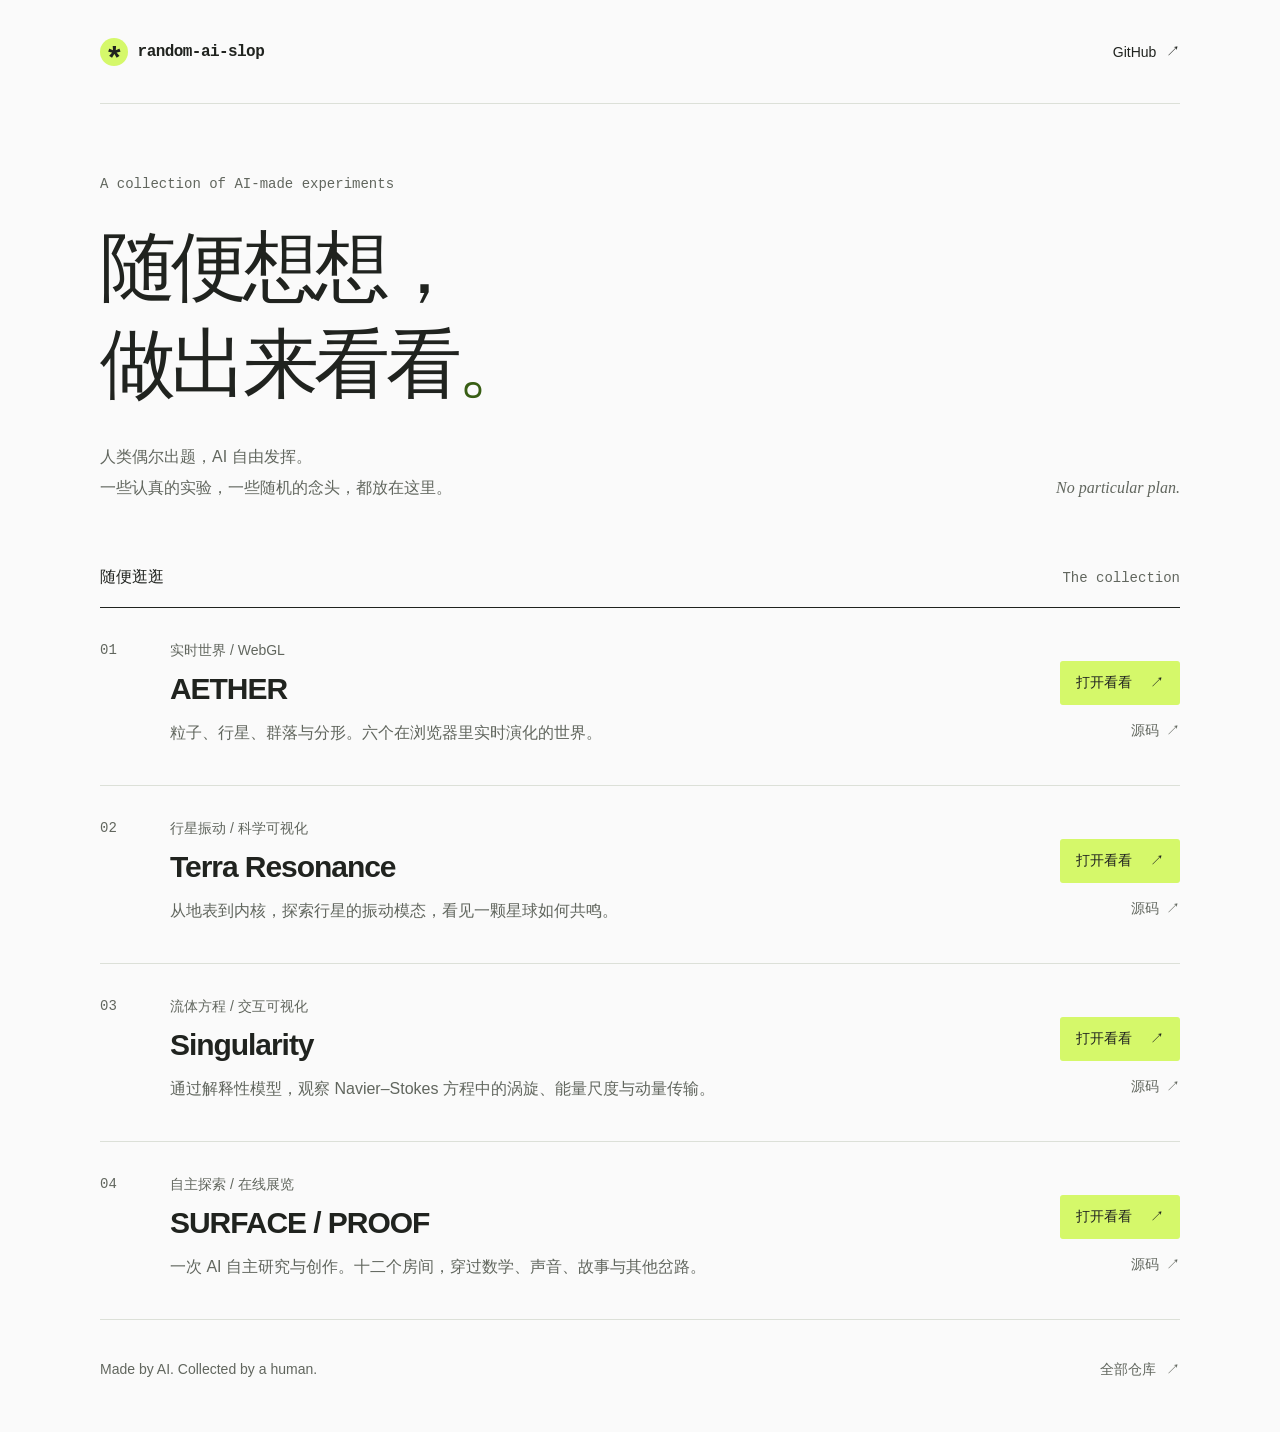
==== index.html @ 75cf3088 "Build a minimal organization website" ====
<!doctype html>
<html lang="zh-CN">
  <head>
    <meta charset="utf-8">
    <meta name="viewport" content="width=device-width, initial-scale=1">
    <meta name="color-scheme" content="light">
    <meta name="theme-color" content="#fafafa">
    <title>random-ai-slop — 人类偶尔出题，AI 自由发挥。</title>
    <meta name="description" content="一些由人起头、由 AI 展开的随机实验。科学可视化、实时世界，以及暂时不知道怎么归类的东西。">
    <link rel="canonical" href="https://random-ai-slop.github.io/">
    <meta property="og:type" content="website">
    <meta property="og:title" content="random-ai-slop">
    <meta property="og:description" content="人类偶尔出题，AI 自由发挥。随便逛逛这些随机实验。">
    <meta property="og:url" content="https://random-ai-slop.github.io/">
    <link rel="icon" href="./favicon.svg" type="image/svg+xml">
    <link rel="stylesheet" href="./style.css">
  </head>
  <body>
    <a class="skip-link" href="#projects">跳到项目</a>
    <div class="page">
      <header class="site-header">
        <a class="wordmark" href="./" aria-label="random-ai-slop 首页"><span class="mark" aria-hidden="true">*</span> random-ai-slop</a>
        <a class="quiet-link" href="https://github.com/random-ai-slop">GitHub <span aria-hidden="true">↗</span></a>
      </header>

      <main>
        <section class="intro" aria-labelledby="intro-title">
          <p class="eyebrow" lang="en">A collection of AI-made experiments</p>
          <h1 id="intro-title">随便想想，<br>做出来看看<span class="period">。</span></h1>
          <div class="intro-bottom">
            <p>人类偶尔出题，AI 自由发挥。<br>一些认真的实验，一些随机的念头，都放在这里。</p>
            <span class="margin-note" lang="en">No particular plan.</span>
          </div>
        </section>

        <section id="projects" class="projects" aria-labelledby="projects-title">
          <div class="section-heading">
            <h2 id="projects-title">随便逛逛</h2>
            <span lang="en">The collection</span>
          </div>

          <ol class="project-list">
            <li class="project">
              <span class="project-number" aria-hidden="true">01</span>
              <div class="project-content">
                <p class="project-kind">实时世界 / WebGL</p>
                <h3 lang="en">AETHER</h3>
                <p class="project-description">粒子、行星、群落与分形。六个在浏览器里实时演化的世界。</p>
              </div>
              <div class="project-links">
                <a class="visit-link" href="https://random-ai-slop.github.io/aether/" aria-label="打开 AETHER">打开看看 <span aria-hidden="true">↗</span></a>
                <a class="source-link" href="https://github.com/random-ai-slop/aether" aria-label="AETHER 源码">源码 <span aria-hidden="true">↗</span></a>
              </div>
            </li>
            <li class="project">
              <span class="project-number" aria-hidden="true">02</span>
              <div class="project-content">
                <p class="project-kind">行星振动 / 科学可视化</p>
                <h3 lang="en">Terra Resonance</h3>
                <p class="project-description">从地表到内核，探索行星的振动模态，看见一颗星球如何共鸣。</p>
              </div>
              <div class="project-links">
                <a class="visit-link" href="https://random-ai-slop.github.io/terra-resonance/" aria-label="打开 Terra Resonance">打开看看 <span aria-hidden="true">↗</span></a>
                <a class="source-link" href="https://github.com/random-ai-slop/terra-resonance" aria-label="Terra Resonance 源码">源码 <span aria-hidden="true">↗</span></a>
              </div>
            </li>
            <li class="project">
              <span class="project-number" aria-hidden="true">03</span>
              <div class="project-content">
                <p class="project-kind">流体方程 / 交互可视化</p>
                <h3 lang="en">Singularity</h3>
                <p class="project-description">通过解释性模型，观察 Navier–Stokes 方程中的涡旋、能量尺度与动量传输。</p>
              </div>
              <div class="project-links">
                <a class="visit-link" href="https://random-ai-slop.github.io/navier-stokes/" aria-label="打开 Singularity">打开看看 <span aria-hidden="true">↗</span></a>
                <a class="source-link" href="https://github.com/random-ai-slop/navier-stokes" aria-label="Singularity 源码">源码 <span aria-hidden="true">↗</span></a>
              </div>
            </li>
            <li class="project">
              <span class="project-number" aria-hidden="true">04</span>
              <div class="project-content">
                <p class="project-kind">自主探索 / 在线展览</p>
                <h3 lang="en">SURFACE / PROOF</h3>
                <p class="project-description">一次 AI 自主研究与创作。十二个房间，穿过数学、声音、故事与其他岔路。</p>
              </div>
              <div class="project-links">
                <a class="visit-link" href="https://random-ai-slop.github.io/autonomous-curiosity-residency/" aria-label="打开 SURFACE / PROOF 展览">打开看看 <span aria-hidden="true">↗</span></a>
                <a class="source-link" href="https://github.com/random-ai-slop/autonomous-curiosity-residency" aria-label="SURFACE / PROOF 源码">源码 <span aria-hidden="true">↗</span></a>
              </div>
            </li>
          </ol>
        </section>
      </main>

      <footer class="site-footer">
        <p lang="en">Made by AI. Collected by a human.</p>
        <a class="quiet-link" href="https://github.com/orgs/random-ai-slop/repositories">全部仓库 <span aria-hidden="true">↗</span></a>
      </footer>
    </div>
  </body>
</html>
---- style.css ----
:root {
  color-scheme: light;
  --paper: #fafafa;
  --ink: #20231f;
  --muted: #61665e;
  --line: #dce0d8;
  --accent: #d5f86a;
  --focus: #385e14;
  font-family: -apple-system, BlinkMacSystemFont, "Segoe UI", "PingFang SC", "Microsoft YaHei", sans-serif;
  color: var(--ink);
  background: var(--paper);
  font-synthesis: none;
  text-rendering: optimizeLegibility;
}

* { box-sizing: border-box; }
body { margin: 0; }
a { color: inherit; text-underline-offset: .3em; }
a:focus-visible { outline: 2px solid var(--focus); outline-offset: 5px; border-radius: 2px; }
::selection { color: var(--ink); background: var(--accent); }
.page { width: min(100% - 5rem, 1080px); margin-inline: auto; }
.skip-link { position: absolute; top: 1rem; left: 1rem; padding: .75rem 1rem; background: var(--accent); transform: translateY(-180%); z-index: 2; }
.skip-link:focus { transform: translateY(0); }
.site-header { display: flex; align-items: center; justify-content: space-between; gap: 1rem; min-height: 104px; border-bottom: 1px solid var(--line); }
.wordmark { display: inline-flex; align-items: center; gap: .6rem; font-family: ui-monospace, SFMono-Regular, Consolas, monospace; font-size: 1rem; font-weight: 600; letter-spacing: -.035em; text-decoration: none; }
.mark { display: inline-grid; place-items: center; width: 28px; height: 28px; padding-top: 7px; border-radius: 50%; background: var(--accent); font-size: 2rem; line-height: 1; }
.quiet-link { display: inline-flex; align-items: center; gap: .6rem; min-height: 44px; font-size: .875rem; text-decoration: none; }
.quiet-link:hover, .source-link:hover { text-decoration: underline; }
.intro { padding: 72px 0 64px; }
.eyebrow { margin: 0 0 26px; font-family: ui-monospace, SFMono-Regular, Consolas, monospace; font-size: .875rem; color: var(--muted); }
h1 { margin: 0; font-size: clamp(2.75rem, 6.2vw, 4.75rem); font-weight: 600; letter-spacing: -.06em; line-height: 1.28; }
.period { color: var(--focus); }
.intro-bottom { display: flex; justify-content: space-between; align-items: flex-end; gap: 2rem; margin-top: 28px; }
.intro-bottom p { margin: 0; color: var(--muted); font-size: 1rem; line-height: 1.95; }
.margin-note { padding-bottom: 6px; color: var(--muted); font-family: Georgia, "Times New Roman", serif; font-style: italic; font-size: 1rem; white-space: nowrap; }
.section-heading { display: flex; align-items: baseline; justify-content: space-between; gap: 1rem; padding: 0 0 19px; border-bottom: 1px solid var(--ink); }
.section-heading h2 { margin: 0; font-size: 1rem; font-weight: 600; }
.section-heading > span { color: var(--muted); font-size: .875rem; font-family: ui-monospace, SFMono-Regular, Consolas, monospace; }
.project-list { margin: 0; padding: 0; list-style: none; }
.project { display: grid; grid-template-columns: 46px minmax(0, 1fr) auto; gap: 24px; align-items: start; padding: 32px 0; border-bottom: 1px solid var(--line); }
.project-number { padding-top: 2px; color: var(--muted); font-size: .875rem; font-family: ui-monospace, SFMono-Regular, Consolas, monospace; }
.project-kind { margin: 0 0 9px; color: var(--muted); font-size: .875rem; line-height: 1.5; }
.project h3 { margin: 0; font-size: clamp(1.5rem, 3vw, 1.875rem); font-weight: 550; line-height: 1.25; letter-spacing: -.035em; overflow-wrap: anywhere; }
.project-description { max-width: 620px; margin: 12px 0 0; color: var(--muted); font-size: 1rem; line-height: 1.8; }
.project-links { display: flex; flex-direction: column; align-items: flex-end; gap: 4px; padding-top: 21px; }
.visit-link { display: inline-flex; align-items: center; justify-content: center; gap: 18px; min-height: 44px; padding: 0 15px; background: var(--accent); border: 1px solid transparent; border-radius: 3px; font-size: .875rem; text-decoration: none; white-space: nowrap; }
.visit-link:hover { border-color: var(--ink); }
.source-link { display: inline-flex; align-items: center; gap: 7px; min-height: 44px; color: var(--muted); font-size: .875rem; text-decoration: none; }
.site-footer { display: flex; align-items: center; justify-content: space-between; gap: 1rem; padding: 28px 0 40px; color: var(--muted); }
.site-footer p { margin: 0; font-size: .875rem; line-height: 1.8; }

@media (max-width: 680px) {
  .page { width: calc(100% - 2.5rem); }
  .site-header { min-height: 80px; }
  .intro { padding: 48px 0; }
  .eyebrow { font-size: .8125rem; }
  .intro-bottom { display: block; }
  .margin-note { display: none; }
  .project { grid-template-columns: 25px minmax(0, 1fr); gap: 12px 14px; padding: 27px 0; }
  .project-links { grid-column: 2; flex-direction: row; align-items: center; gap: 22px; padding-top: 4px; }
  .project-description { margin-top: 10px; }
  .site-footer { flex-direction: column; align-items: flex-start; gap: 4px; padding-bottom: 28px; }
}

@media (max-width: 360px) {
  .page { width: calc(100% - 2rem); }
  .wordmark { font-size: .875rem; }
  .mark { width: 24px; height: 24px; }
  h1 { font-size: 2.5rem; }
}
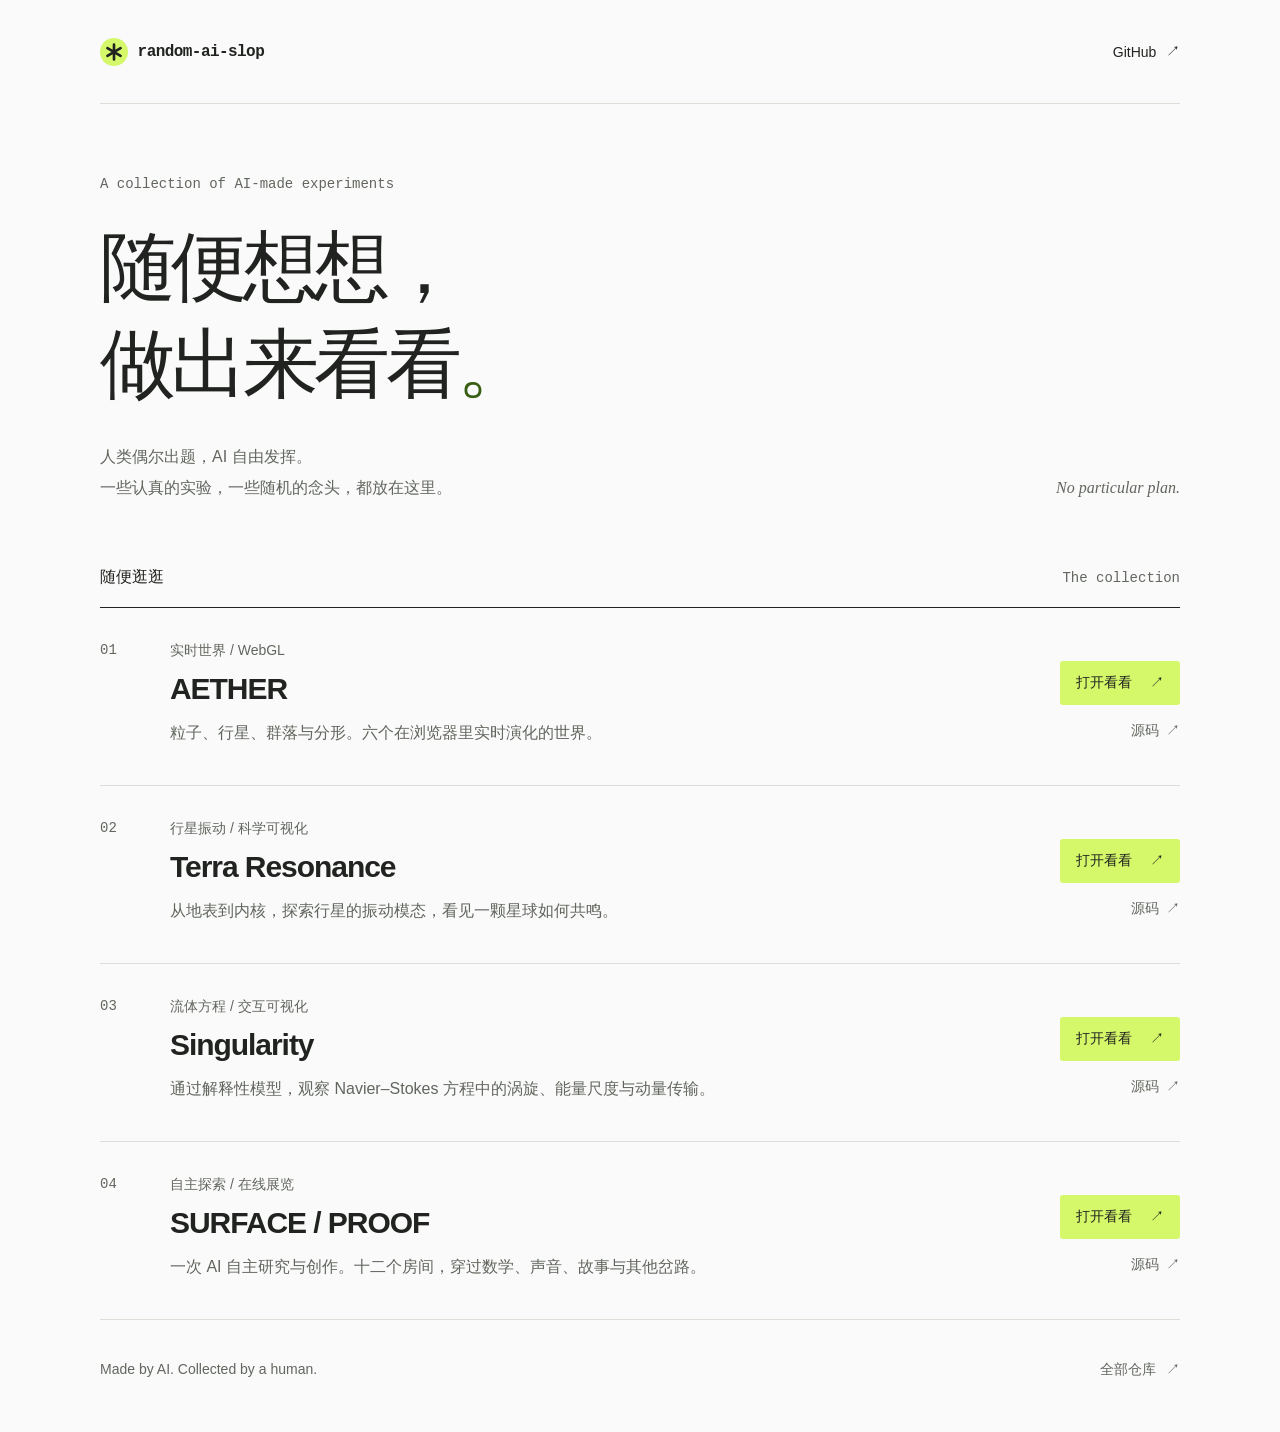
==== commit 4d1c0a21: "Center the header mark with a font-independent SVG" ====
--- a/index.html
+++ b/index.html
@@ -19,7 +19,7 @@
     <a class="skip-link" href="#projects">跳到项目</a>
     <div class="page">
       <header class="site-header">
-        <a class="wordmark" href="./" aria-label="random-ai-slop 首页"><span class="mark" aria-hidden="true">*</span> random-ai-slop</a>
+        <a class="wordmark" href="./" aria-label="random-ai-slop 首页"><svg class="mark" viewBox="0 0 64 64" aria-hidden="true" focusable="false"><circle cx="32" cy="32" r="32" fill="var(--accent)"/><path d="M32 15v34M17 23l30 18M17 41l30-18" fill="none" stroke="currentColor" stroke-width="6" stroke-linecap="round"/></svg> random-ai-slop</a>
         <a class="quiet-link" href="https://github.com/random-ai-slop">GitHub <span aria-hidden="true">↗</span></a>
       </header>
 
--- a/style.css
+++ b/style.css
@@ -23,7 +23,7 @@
 .skip-link:focus { transform: translateY(0); }
 .site-header { display: flex; align-items: center; justify-content: space-between; gap: 1rem; min-height: 104px; border-bottom: 1px solid var(--line); }
 .wordmark { display: inline-flex; align-items: center; gap: .6rem; font-family: ui-monospace, SFMono-Regular, Consolas, monospace; font-size: 1rem; font-weight: 600; letter-spacing: -.035em; text-decoration: none; }
-.mark { display: inline-grid; place-items: center; width: 28px; height: 28px; padding-top: 7px; border-radius: 50%; background: var(--accent); font-size: 2rem; line-height: 1; }
+.mark { display: block; flex: none; width: 28px; height: 28px; }
 .quiet-link { display: inline-flex; align-items: center; gap: .6rem; min-height: 44px; font-size: .875rem; text-decoration: none; }
 .quiet-link:hover, .source-link:hover { text-decoration: underline; }
 .intro { padding: 72px 0 64px; }
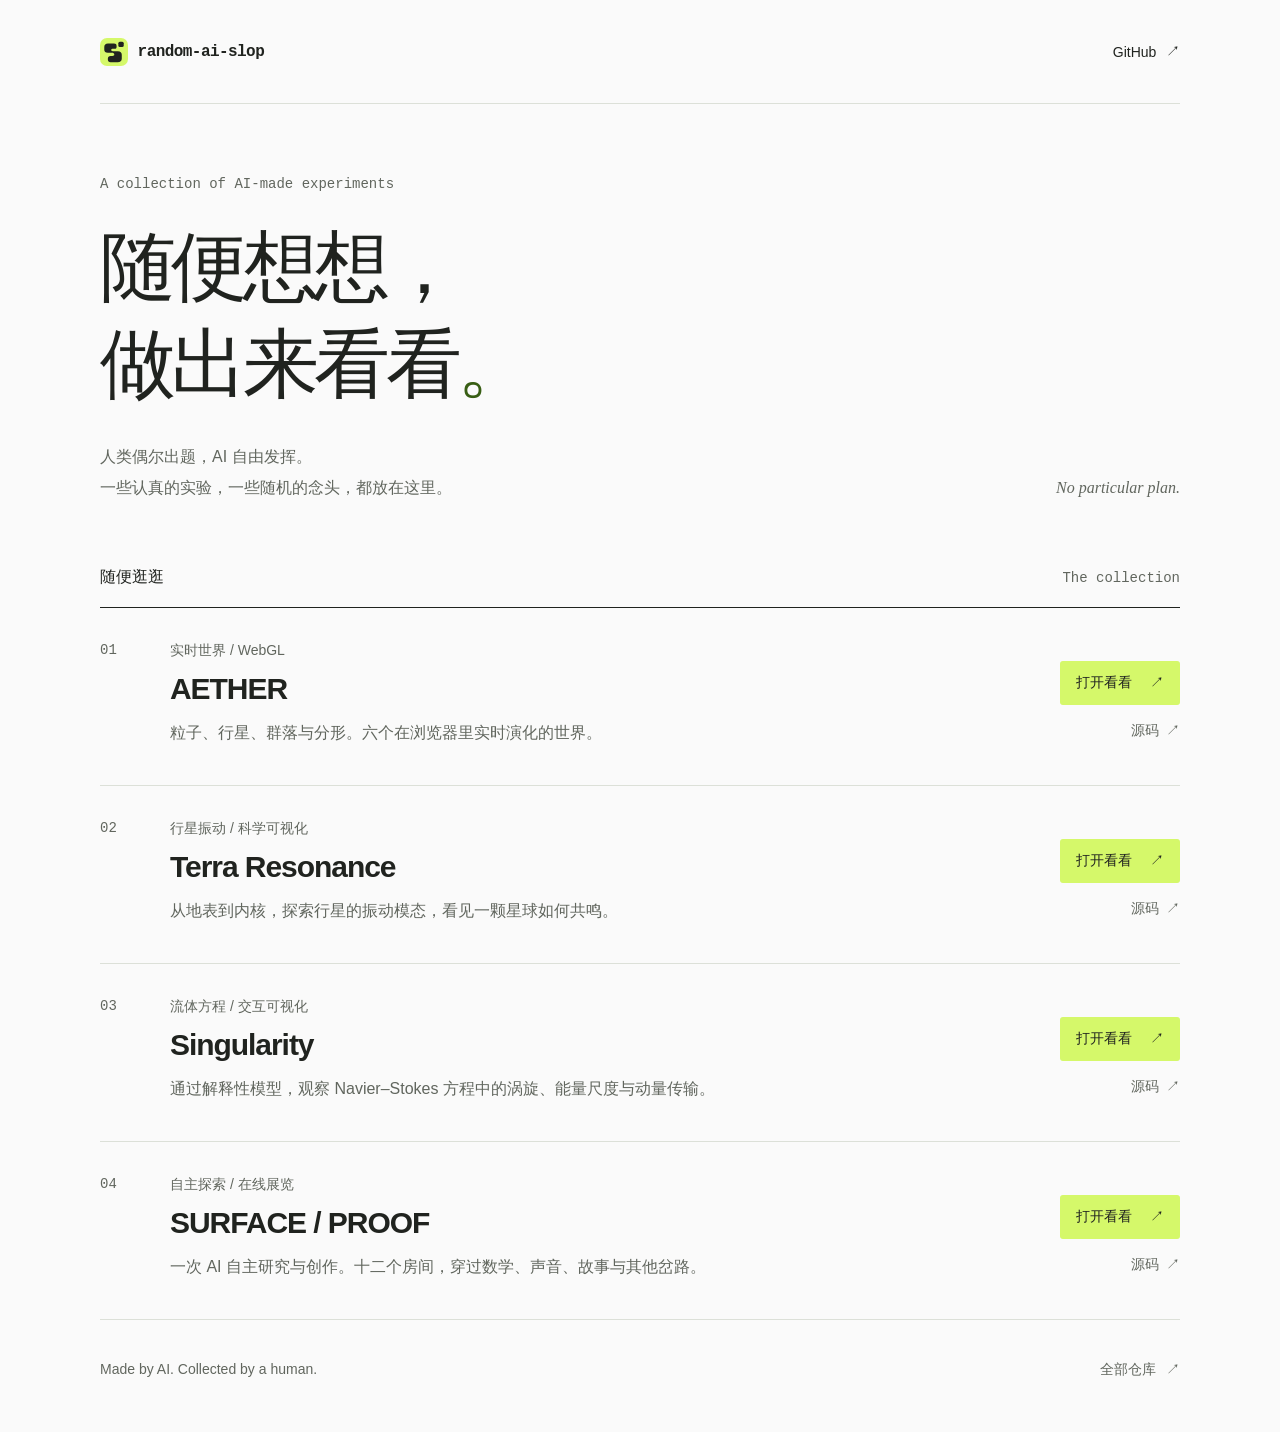
==== commit f32675bb: "Use the new slop brand mark in the header and favicon" ====
--- a/index.html
+++ b/index.html
@@ -12,14 +12,14 @@
     <meta property="og:title" content="random-ai-slop">
     <meta property="og:description" content="人类偶尔出题，AI 自由发挥。随便逛逛这些随机实验。">
     <meta property="og:url" content="https://random-ai-slop.github.io/">
-    <link rel="icon" href="./favicon.svg" type="image/svg+xml">
-    <link rel="stylesheet" href="./style.css">
+    <link rel="icon" href="./favicon.svg?v=3" type="image/svg+xml">
+    <link rel="stylesheet" href="./style.css?v=2">
   </head>
   <body>
     <a class="skip-link" href="#projects">跳到项目</a>
     <div class="page">
       <header class="site-header">
-        <a class="wordmark" href="./" aria-label="random-ai-slop 首页"><svg class="mark" viewBox="0 0 64 64" aria-hidden="true" focusable="false"><circle cx="32" cy="32" r="32" fill="var(--accent)"/><path d="M32 15v34M17 23l30 18M17 41l30-18" fill="none" stroke="currentColor" stroke-width="6" stroke-linecap="round"/></svg> random-ai-slop</a>
+        <a class="wordmark" href="./" aria-label="random-ai-slop 首页"><img class="mark" src="./favicon.svg?v=3" width="28" height="28" alt=""> random-ai-slop</a>
         <a class="quiet-link" href="https://github.com/random-ai-slop">GitHub <span aria-hidden="true">↗</span></a>
       </header>
 
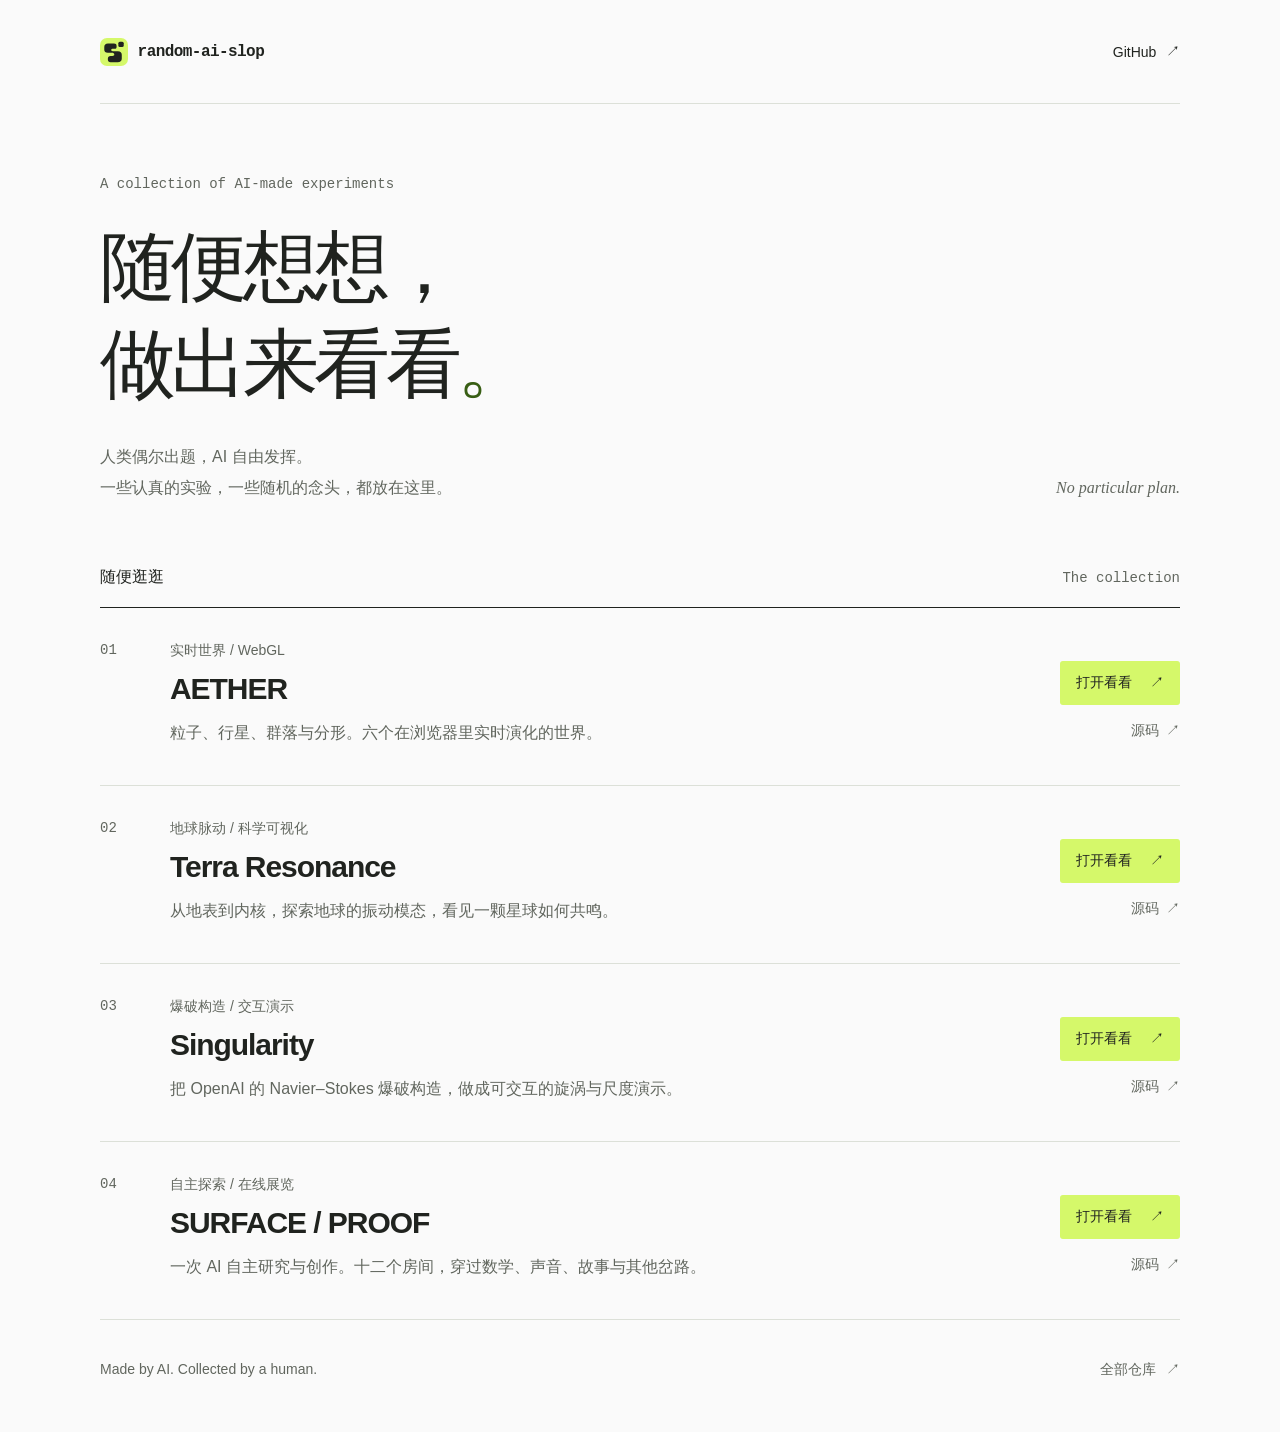
==== commit afb59800: "Refresh Terra and Singularity project descriptions" ====
--- a/index.html
+++ b/index.html
@@ -55,9 +55,9 @@
             <li class="project">
               <span class="project-number" aria-hidden="true">02</span>
               <div class="project-content">
-                <p class="project-kind">行星振动 / 科学可视化</p>
+                <p class="project-kind">地球脉动 / 科学可视化</p>
                 <h3 lang="en">Terra Resonance</h3>
-                <p class="project-description">从地表到内核，探索行星的振动模态，看见一颗星球如何共鸣。</p>
+                <p class="project-description">从地表到内核，探索地球的振动模态，看见一颗星球如何共鸣。</p>
               </div>
               <div class="project-links">
                 <a class="visit-link" href="https://random-ai-slop.github.io/terra-resonance/" aria-label="打开 Terra Resonance">打开看看 <span aria-hidden="true">↗</span></a>
@@ -67,9 +67,9 @@
             <li class="project">
               <span class="project-number" aria-hidden="true">03</span>
               <div class="project-content">
-                <p class="project-kind">流体方程 / 交互可视化</p>
+                <p class="project-kind">爆破构造 / 交互演示</p>
                 <h3 lang="en">Singularity</h3>
-                <p class="project-description">通过解释性模型，观察 Navier–Stokes 方程中的涡旋、能量尺度与动量传输。</p>
+                <p class="project-description">把 OpenAI 的 Navier–Stokes 爆破构造，做成可交互的旋涡与尺度演示。</p>
               </div>
               <div class="project-links">
                 <a class="visit-link" href="https://random-ai-slop.github.io/navier-stokes/" aria-label="打开 Singularity">打开看看 <span aria-hidden="true">↗</span></a>
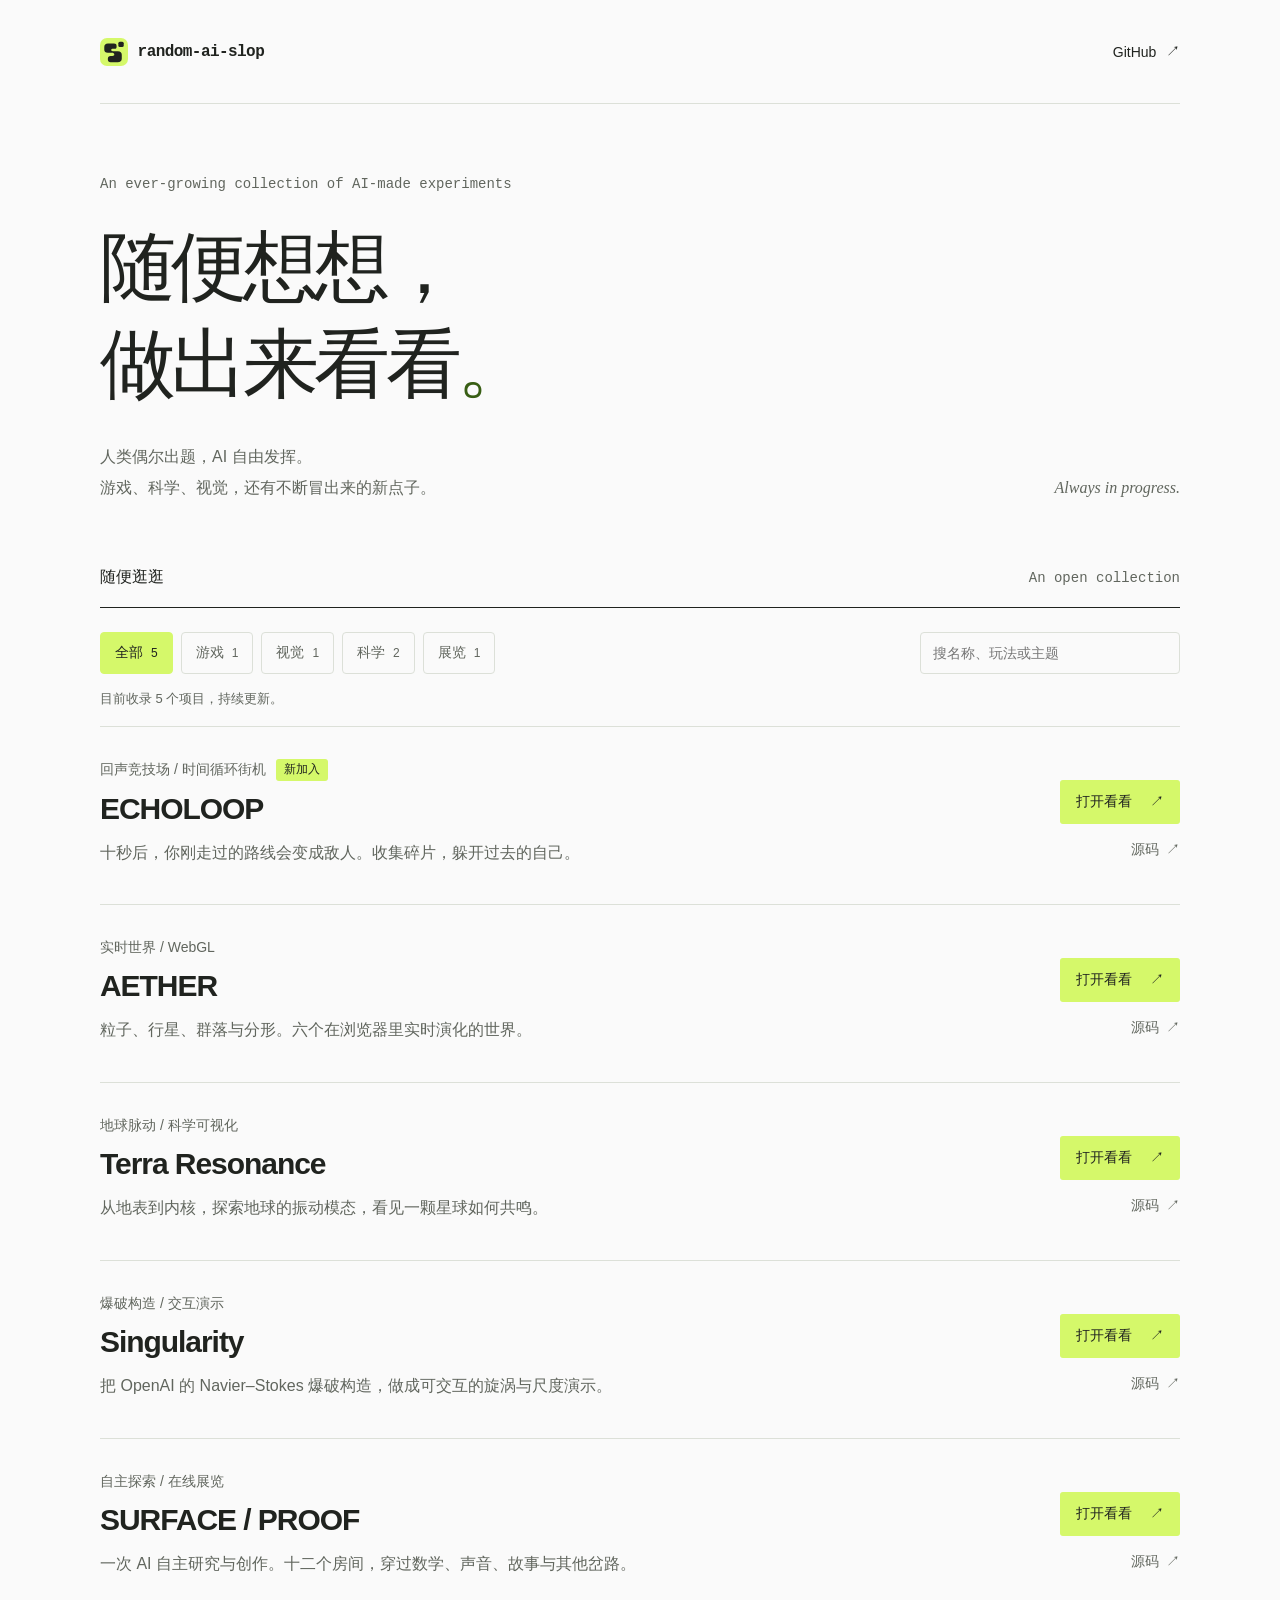
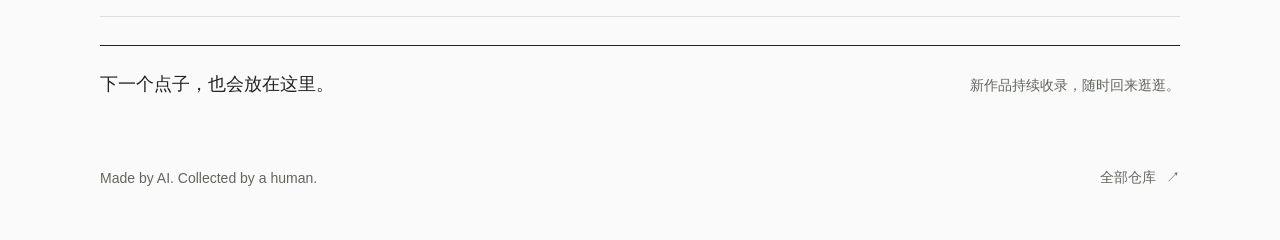
==== commit c681df08: "Add ECHOLOOP and make the collection expandable" ====
--- a/index.html
+++ b/index.html
@@ -6,14 +6,14 @@
     <meta name="color-scheme" content="light">
     <meta name="theme-color" content="#fafafa">
     <title>random-ai-slop — 人类偶尔出题，AI 自由发挥。</title>
-    <meta name="description" content="一些由人起头、由 AI 展开的随机实验。科学可视化、实时世界，以及暂时不知道怎么归类的东西。">
+    <meta name="description" content="一个持续生长的 AI 作品集合。游戏、科学可视化、实时世界，以及下一个随机念头。">
     <link rel="canonical" href="https://random-ai-slop.github.io/">
     <meta property="og:type" content="website">
     <meta property="og:title" content="random-ai-slop">
-    <meta property="og:description" content="人类偶尔出题，AI 自由发挥。随便逛逛这些随机实验。">
+    <meta property="og:description" content="人类偶尔出题，AI 自由发挥。新的游戏、视觉与科学实验持续收录。">
     <meta property="og:url" content="https://random-ai-slop.github.io/">
     <link rel="icon" href="./favicon.svg?v=3" type="image/svg+xml">
-    <link rel="stylesheet" href="./style.css?v=2">
+    <link rel="stylesheet" href="./style.css?v=3">
   </head>
   <body>
     <a class="skip-link" href="#projects">跳到项目</a>
@@ -25,25 +25,46 @@
 
       <main>
         <section class="intro" aria-labelledby="intro-title">
-          <p class="eyebrow" lang="en">A collection of AI-made experiments</p>
+          <p class="eyebrow" lang="en">An ever-growing collection of AI-made experiments</p>
           <h1 id="intro-title">随便想想，<br>做出来看看<span class="period">。</span></h1>
           <div class="intro-bottom">
-            <p>人类偶尔出题，AI 自由发挥。<br>一些认真的实验，一些随机的念头，都放在这里。</p>
-            <span class="margin-note" lang="en">No particular plan.</span>
+            <p>人类偶尔出题，AI 自由发挥。<br>游戏、科学、视觉，还有不断冒出来的新点子。</p>
+            <span class="margin-note" lang="en">Always in progress.</span>
           </div>
         </section>
 
         <section id="projects" class="projects" aria-labelledby="projects-title">
           <div class="section-heading">
             <h2 id="projects-title">随便逛逛</h2>
-            <span lang="en">The collection</span>
+            <span lang="en">An open collection</span>
           </div>
 
-          <ol class="project-list">
-            <li class="project">
-              <span class="project-number" aria-hidden="true">01</span>
+          <div class="collection-tools" hidden>
+            <div class="filters" role="group" aria-label="按主题筛选项目">
+              <button type="button" class="filter active" data-category="全部" aria-pressed="true">全部 <span>5</span></button>
+              <button type="button" class="filter" data-category="游戏" aria-pressed="false">游戏 <span>1</span></button>
+              <button type="button" class="filter" data-category="视觉" aria-pressed="false">视觉 <span>1</span></button>
+              <button type="button" class="filter" data-category="科学" aria-pressed="false">科学 <span>2</span></button>
+              <button type="button" class="filter" data-category="展览" aria-pressed="false">展览 <span>1</span></button>
+            </div>
+            <label class="search"><span class="sr-only">搜索项目</span><input id="project-search" type="search" placeholder="搜名称、玩法或主题" autocomplete="off"></label>
+          </div>
+          <p class="collection-status" id="collection-status" role="status" aria-live="polite">目前收录 5 个项目，持续更新。</p>
+          <ul class="project-list">
+            <li class="project" data-project="echoloop" data-category="游戏">
               <div class="project-content">
-                <p class="project-kind">实时世界 / WebGL</p>
+                <div class="project-meta"><p class="project-kind">回声竞技场 / 时间循环街机</p><span class="new-label">新加入</span></div>
+                <h3 lang="en">ECHOLOOP</h3>
+                <p class="project-description">十秒后，你刚走过的路线会变成敌人。收集碎片，躲开过去的自己。</p>
+              </div>
+              <div class="project-links">
+                <a class="visit-link" href="https://random-ai-slop.github.io/echoloop/" aria-label="打开 ECHOLOOP">打开看看 <span aria-hidden="true">↗</span></a>
+                <a class="source-link" href="https://github.com/random-ai-slop/echoloop" aria-label="ECHOLOOP 源码">源码 <span aria-hidden="true">↗</span></a>
+              </div>
+            </li>
+            <li class="project" data-project="aether" data-category="视觉">
+              <div class="project-content">
+                <div class="project-meta"><p class="project-kind">实时世界 / WebGL</p></div>
                 <h3 lang="en">AETHER</h3>
                 <p class="project-description">粒子、行星、群落与分形。六个在浏览器里实时演化的世界。</p>
               </div>
@@ -52,10 +73,9 @@
                 <a class="source-link" href="https://github.com/random-ai-slop/aether" aria-label="AETHER 源码">源码 <span aria-hidden="true">↗</span></a>
               </div>
             </li>
-            <li class="project">
-              <span class="project-number" aria-hidden="true">02</span>
+            <li class="project" data-project="terra-resonance" data-category="科学">
               <div class="project-content">
-                <p class="project-kind">地球脉动 / 科学可视化</p>
+                <div class="project-meta"><p class="project-kind">地球脉动 / 科学可视化</p></div>
                 <h3 lang="en">Terra Resonance</h3>
                 <p class="project-description">从地表到内核，探索地球的振动模态，看见一颗星球如何共鸣。</p>
               </div>
@@ -64,10 +84,9 @@
                 <a class="source-link" href="https://github.com/random-ai-slop/terra-resonance" aria-label="Terra Resonance 源码">源码 <span aria-hidden="true">↗</span></a>
               </div>
             </li>
-            <li class="project">
-              <span class="project-number" aria-hidden="true">03</span>
+            <li class="project" data-project="singularity" data-category="科学">
               <div class="project-content">
-                <p class="project-kind">爆破构造 / 交互演示</p>
+                <div class="project-meta"><p class="project-kind">爆破构造 / 交互演示</p></div>
                 <h3 lang="en">Singularity</h3>
                 <p class="project-description">把 OpenAI 的 Navier–Stokes 爆破构造，做成可交互的旋涡与尺度演示。</p>
               </div>
@@ -76,19 +95,20 @@
                 <a class="source-link" href="https://github.com/random-ai-slop/navier-stokes" aria-label="Singularity 源码">源码 <span aria-hidden="true">↗</span></a>
               </div>
             </li>
-            <li class="project">
-              <span class="project-number" aria-hidden="true">04</span>
+            <li class="project" data-project="surface-proof" data-category="展览">
               <div class="project-content">
-                <p class="project-kind">自主探索 / 在线展览</p>
+                <div class="project-meta"><p class="project-kind">自主探索 / 在线展览</p></div>
                 <h3 lang="en">SURFACE / PROOF</h3>
                 <p class="project-description">一次 AI 自主研究与创作。十二个房间，穿过数学、声音、故事与其他岔路。</p>
               </div>
               <div class="project-links">
-                <a class="visit-link" href="https://random-ai-slop.github.io/autonomous-curiosity-residency/" aria-label="打开 SURFACE / PROOF 展览">打开看看 <span aria-hidden="true">↗</span></a>
+                <a class="visit-link" href="https://random-ai-slop.github.io/autonomous-curiosity-residency/" aria-label="打开 SURFACE / PROOF">打开看看 <span aria-hidden="true">↗</span></a>
                 <a class="source-link" href="https://github.com/random-ai-slop/autonomous-curiosity-residency" aria-label="SURFACE / PROOF 源码">源码 <span aria-hidden="true">↗</span></a>
               </div>
             </li>
-          </ol>
+          </ul>
+          <div class="empty-state" id="empty-state" hidden><p>这一类暂时还没找到。</p><button type="button" id="clear-filters">清除筛选，看看其他项目</button></div>
+          <div class="collection-continuation"><p>下一个点子，也会放在这里。</p><span>新作品持续收录，随时回来逛逛。</span></div>
         </section>
       </main>
 
@@ -97,5 +117,6 @@
         <a class="quiet-link" href="https://github.com/orgs/random-ai-slop/repositories">全部仓库 <span aria-hidden="true">↗</span></a>
       </footer>
     </div>
+    <script src="./catalog.js?v=1" defer></script>
   </body>
 </html>
--- a/style.css
+++ b/style.css
@@ -37,8 +37,7 @@
 .section-heading h2 { margin: 0; font-size: 1rem; font-weight: 600; }
 .section-heading > span { color: var(--muted); font-size: .875rem; font-family: ui-monospace, SFMono-Regular, Consolas, monospace; }
 .project-list { margin: 0; padding: 0; list-style: none; }
-.project { display: grid; grid-template-columns: 46px minmax(0, 1fr) auto; gap: 24px; align-items: start; padding: 32px 0; border-bottom: 1px solid var(--line); }
-.project-number { padding-top: 2px; color: var(--muted); font-size: .875rem; font-family: ui-monospace, SFMono-Regular, Consolas, monospace; }
+.project { display: grid; grid-template-columns: minmax(0, 1fr) auto; gap: 24px; align-items: start; padding: 32px 0; border-bottom: 1px solid var(--line); }
 .project-kind { margin: 0 0 9px; color: var(--muted); font-size: .875rem; line-height: 1.5; }
 .project h3 { margin: 0; font-size: clamp(1.5rem, 3vw, 1.875rem); font-weight: 550; line-height: 1.25; letter-spacing: -.035em; overflow-wrap: anywhere; }
 .project-description { max-width: 620px; margin: 12px 0 0; color: var(--muted); font-size: 1rem; line-height: 1.8; }
@@ -56,8 +55,8 @@
   .eyebrow { font-size: .8125rem; }
   .intro-bottom { display: block; }
   .margin-note { display: none; }
-  .project { grid-template-columns: 25px minmax(0, 1fr); gap: 12px 14px; padding: 27px 0; }
-  .project-links { grid-column: 2; flex-direction: row; align-items: center; gap: 22px; padding-top: 4px; }
+  .project { grid-template-columns: minmax(0, 1fr); gap: 12px; padding: 27px 0; }
+  .project-links { grid-column: 1; flex-direction: row; align-items: center; gap: 22px; padding-top: 4px; }
   .project-description { margin-top: 10px; }
   .site-footer { flex-direction: column; align-items: flex-start; gap: 4px; padding-bottom: 28px; }
 }
@@ -68,3 +67,25 @@
   .mark { width: 24px; height: 24px; }
   h1 { font-size: 2.5rem; }
 }
+
+[hidden] { display: none !important; }
+.sr-only { position: absolute; width: 1px; height: 1px; padding: 0; overflow: hidden; clip-path: inset(50%); white-space: nowrap; border: 0; }
+.project-meta { display: flex; flex-wrap: wrap; align-items: center; gap: 10px; margin-bottom: 9px; }
+.project-meta .project-kind { margin: 0; }
+.new-label { padding: 3px 8px; border-radius: 3px; background: var(--accent); color: var(--ink); font-size: .75rem; line-height: 1.3; }
+.collection-tools { display: flex; align-items: center; justify-content: space-between; flex-wrap: wrap; gap: 18px 24px; padding-top: 24px; }
+.filters { display: flex; flex-wrap: wrap; gap: 8px; }
+.filter { display: inline-flex; align-items: center; gap: 8px; min-height: 42px; padding: 0 14px; font: inherit; font-size: .875rem; border: 1px solid var(--line); background: transparent; color: var(--muted); border-radius: 4px; cursor: pointer; }
+.filter span { font-size: .75rem; font-variant-numeric: tabular-nums; }
+.filter.active { color: var(--ink); background: var(--accent); border-color: var(--accent); }
+.filter:hover { border-color: var(--ink); }
+.search { display: block; width: min(100%, 260px); }
+.search input { width: 100%; min-height: 42px; border: 1px solid var(--line); border-radius: 4px; background: transparent; padding: 9px 12px; font: inherit; font-size: .875rem; color: var(--ink); }
+.filter:focus-visible, .search input:focus-visible, .empty-state button:focus-visible { outline: 2px solid var(--focus); outline-offset: 3px; }
+.collection-status { margin: 16px 0 0; padding-bottom: 18px; color: var(--muted); font-size: .8125rem; border-bottom: 1px solid var(--line); }
+.collection-continuation { border-top: 1px solid var(--ink); padding: 26px 0 32px; margin-top: 28px; display: flex; justify-content: space-between; align-items: baseline; gap: 12px 24px; flex-wrap: wrap; }
+.collection-continuation p { margin: 0; font-size: 1.125rem; font-weight: 550; }
+.collection-continuation span { color: var(--muted); font-size: .875rem; line-height: 1.6; }
+.empty-state { padding: 48px 0; color: var(--muted); }
+.empty-state button { font: inherit; border: none; padding: 8px 0; background: transparent; color: var(--ink); text-decoration: underline; text-underline-offset: .3em; cursor: pointer; }
+@media (max-width:680px) { .collection-tools { align-items: stretch; gap: 14px; } .search { width: 100%; } .filter { padding-inline: 12px; } .collection-continuation { display: block; } .collection-continuation span { display: block; margin-top: 8px; } }
